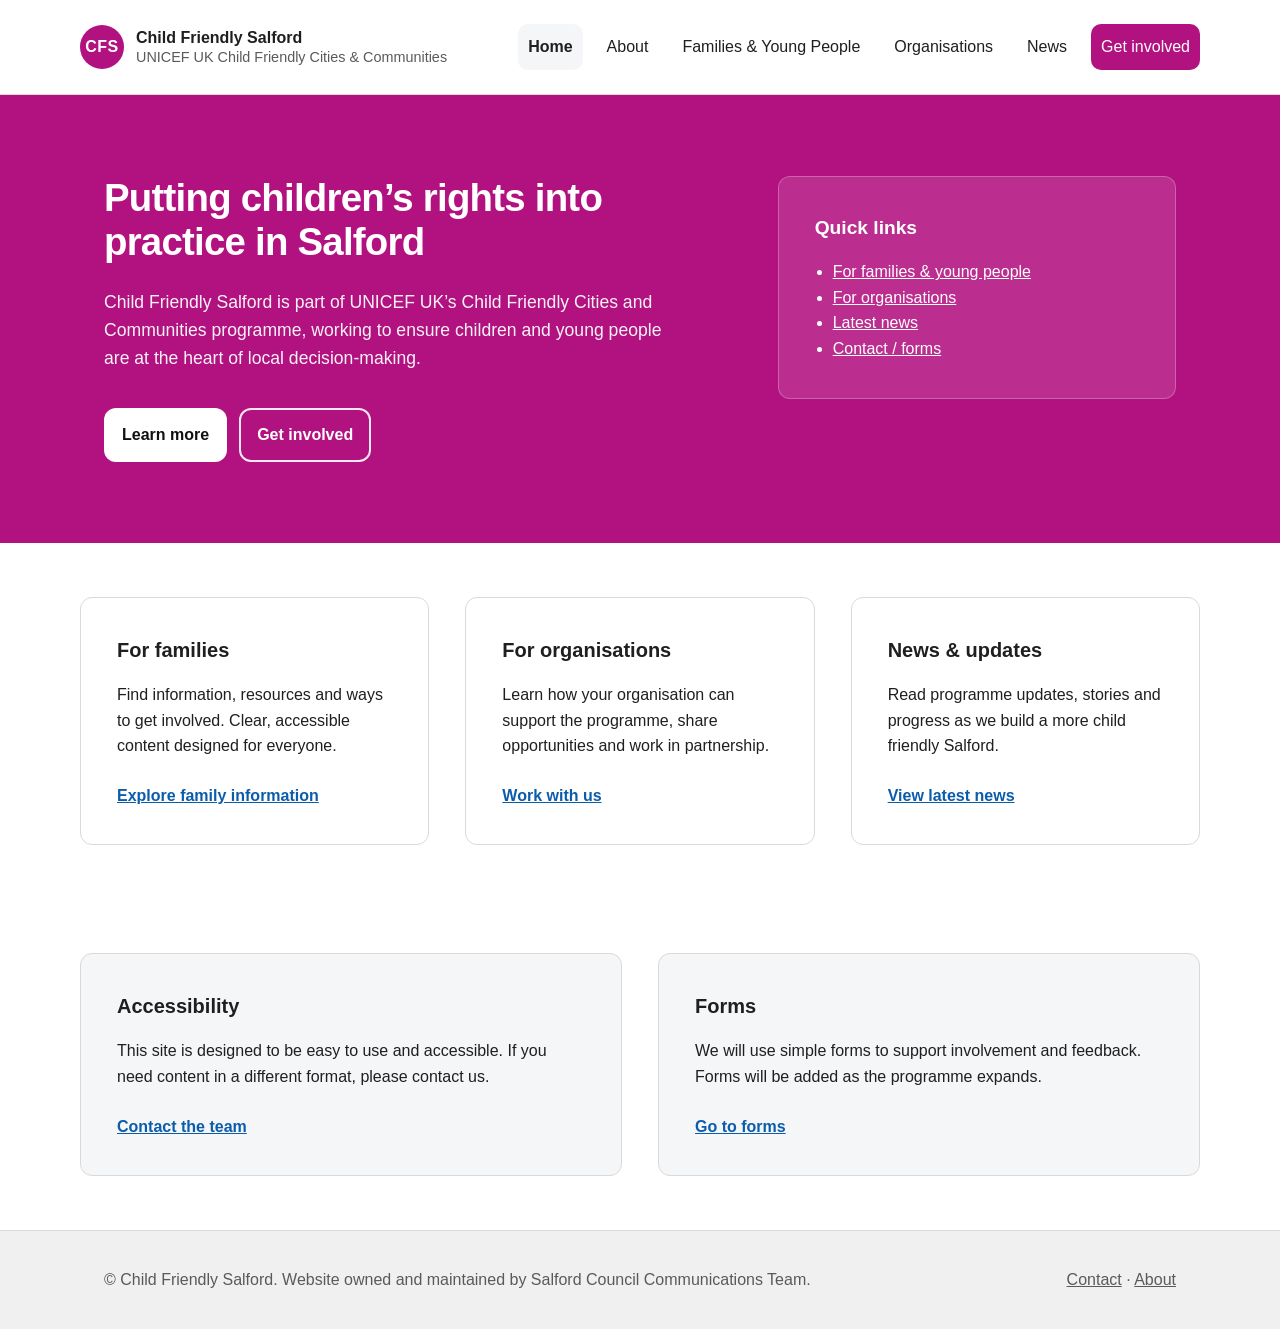
==== index.html @ c8c44d49 "Add homepage layout, assets structure and nav script" ====
<!DOCTYPE html>
<html lang="en">
<head>
  <!--
    Child Friendly Salford
    Homepage (static MVP)
  -->
  <meta charset="UTF-8" >
  <meta name="viewport" content="width=device-width, initial-scale=1.0" >

  <title>Child Friendly Salford</title>

  <!-- Main stylesheet -->
  <link rel="stylesheet" href="assets/css/style.css" >
</head>

<body>
  <!-- Skip link for accessibility -->
  <a class="skip-link" href="#main">Skip to main content</a>

  <!-- Top header -->
  <header class="site-header">
    <div class="container header-inner">
      <a class="brand" href="index.html" aria-label="Child Friendly Salford home">
        <!-- Replace with official logo when available -->
        <div class="brand-mark" aria-hidden="true">CFS</div>
        <div class="brand-text">
          <span class="brand-name">Child Friendly Salford</span>
          <span class="brand-sub">UNICEF UK Child Friendly Cities & Communities</span>
        </div>
      </a>

      <button class="nav-toggle" type="button" aria-expanded="false" aria-controls="site-nav">
        <span class="sr-only">Open menu</span>
        <span class="burger" aria-hidden="true"></span>
      </button>

      <nav id="site-nav" class="site-nav" aria-label="Primary navigation">
        <a class="nav-link is-active" href="index.html">Home</a>
        <a class="nav-link" href="about.html">About</a>
        <a class="nav-link" href="families.html">Families & Young People</a>
        <a class="nav-link" href="organisations.html">Organisations</a>
        <a class="nav-link" href="news.html">News</a>
        <a class="nav-link nav-cta" href="contact.html">Get involved</a>
      </nav>
    </div>
  </header>

  <!-- Hero -->
  <section class="hero" aria-label="Introduction">
    <div class="container hero-inner">
      <div class="hero-copy">
        <h1 class="hero-title">
          Putting children’s rights into practice in Salford
        </h1>
        <p class="hero-lead">
          Child Friendly Salford is part of UNICEF UK’s Child Friendly Cities and Communities programme,
          working to ensure children and young people are at the heart of local decision-making.
        </p>

        <div class="hero-actions">
          <a class="btn btn-light" href="about.html">Learn more</a>
          <a class="btn btn-outline" href="contact.html">Get involved</a>
        </div>
      </div>

      <div class="hero-panel" aria-label="Quick links">
        <h2 class="panel-title">Quick links</h2>
        <ul class="panel-list">
          <li><a href="families.html">For families & young people</a></li>
          <li><a href="organisations.html">For organisations</a></li>
          <li><a href="news.html">Latest news</a></li>
          <li><a href="contact.html">Contact / forms</a></li>
        </ul>
      </div>
    </div>
  </section>

  <!-- Main -->
  <main id="main">
    <div class="container section">
      <div class="grid-3">
        <article class="card">
          <h2 class="card-title">For families</h2>
          <p class="card-text">
            Find information, resources and ways to get involved. Clear, accessible content designed for everyone.
          </p>
          <a class="card-link" href="families.html">Explore family information</a>
        </article>

        <article class="card">
          <h2 class="card-title">For organisations</h2>
          <p class="card-text">
            Learn how your organisation can support the programme, share opportunities and work in partnership.
          </p>
          <a class="card-link" href="organisations.html">Work with us</a>
        </article>

        <article class="card">
          <h2 class="card-title">News & updates</h2>
          <p class="card-text">
            Read programme updates, stories and progress as we build a more child friendly Salford.
          </p>
          <a class="card-link" href="news.html">View latest news</a>
        </article>
      </div>
    </div>

    <div class="container section">
      <div class="split">
        <section class="card card-soft">
          <h2 class="card-title">Accessibility</h2>
          <p class="card-text">
            This site is designed to be easy to use and accessible. If you need content in a different format,
            please contact us.
          </p>
          <a class="card-link" href="contact.html">Contact the team</a>
        </section>

        <section class="card card-soft">
          <h2 class="card-title">Forms</h2>
          <p class="card-text">
            We will use simple forms to support involvement and feedback. Forms will be added as the programme expands.
          </p>
          <a class="card-link" href="contact.html">Go to forms</a>
        </section>
      </div>
    </div>
  </main>

  <!-- Footer -->
  <footer class="site-footer">
    <div class="container footer-inner">
      <p class="footer-text">
        &copy; Child Friendly Salford. Website owned and maintained by Salford Council Communications Team.
      </p>
      <p class="footer-links">
        <a href="contact.html">Contact</a>
        <span aria-hidden="true">·</span>
        <a href="about.html">About</a>
      </p>
    </div>
  </footer>

  <script src="assets/js/main.js"></script>
</body>
</html>
---- assets/css/style.css ----
/*
  Child Friendly Salford - MVP styles
  Goal: council-friendly, clean, accessible, responsive foundation.
  Brand magenta extracted from WP preset variable: #B21180.
*/

:root {
  /* Brand */
  --brand-magenta: #B21180;

  /* Neutrals */
  --text: #1f1f1f;
  --muted: #5a5a5a;
  --bg: #ffffff;
  --bg-soft: #f5f6f7;
  --border: #d9d9d9;

  /* Links */
  --link: #0b5cab;
  --link-hover: #084a89;

  /* Spacing (mirrors council/WP preset style) */
  --space-40: 1rem;
  --space-50: 1.5rem;
  --space-60: 2.25rem;
  --space-70: 3.38rem;
  --space-80: 5.06rem;

  /* Layout */
  --radius: 12px;
  --max-width: 1120px;

  /* Focus */
  --focus: 2px solid #111;
}

* {
  box-sizing: border-box;
}

html {
  font-size: 100%;
}

body {
  margin: 0;
  font-family: Arial, Helvetica, sans-serif;
  font-size: 16px;
  line-height: 1.6;
  color: var(--text);
  background: var(--bg);
}

/* Accessibility helpers */
.sr-only {
  position: absolute;
  width: 1px;
  height: 1px;
  padding: 0;
  margin: -1px;
  overflow: hidden;
  clip: rect(0, 0, 0, 0);
  white-space: nowrap;
  border: 0;
}

.skip-link {
  position: absolute;
  left: -999px;
  top: 10px;
  background: #fff;
  color: #000;
  padding: 10px 12px;
  border: 2px solid #000;
  z-index: 9999;
}

.skip-link:focus {
  left: 10px;
  outline: none;
}

a {
  color: var(--link);
  text-decoration: underline;
}

a:hover,
a:focus {
  color: var(--link-hover);
}

:focus-visible {
  outline: var(--focus);
  outline-offset: 2px;
}

/* Container */
.container {
  max-width: var(--max-width);
  margin: 0 auto;
  padding: 0 var(--space-50);
}

/* Header */
.site-header {
  background: #ffffff;
  border-bottom: 1px solid var(--border);
}

.header-inner {
  display: flex;
  align-items: center;
  justify-content: space-between;
  gap: var(--space-50);
  padding: var(--space-50) 0;
}

.brand {
  display: flex;
  align-items: center;
  gap: 12px;
  text-decoration: none;
  color: inherit;
}

.brand-mark {
  width: 44px;
  height: 44px;
  border-radius: 999px;
  background: var(--brand-magenta);
  color: #fff;
  display: grid;
  place-items: center;
  font-weight: 700;
  letter-spacing: 0.5px;
}

.brand-text {
  display: flex;
  flex-direction: column;
}

.brand-name {
  font-weight: 700;
  line-height: 1.2;
}

.brand-sub {
  font-size: 0.9rem;
  color: var(--muted);
  line-height: 1.2;
  margin-top: 2px;
}

/* Navigation */
.site-nav {
  display: flex;
  align-items: center;
  gap: 14px;
}

.nav-link {
  text-decoration: none;
  padding: 10px 10px;
  border-radius: 10px;
  color: var(--text);
}

.nav-link:hover,
.nav-link:focus {
  background: var(--bg-soft);
  color: var(--text);
}

.nav-link.is-active {
  background: var(--bg-soft);
  font-weight: 700;
}

.nav-cta {
  background: var(--brand-magenta);
  color: #fff;
  text-decoration: none;
}

.nav-cta:hover,
.nav-cta:focus {
  background: #8f0e66;
  color: #fff;
}

/* Mobile menu button */
.nav-toggle {
  display: none;
  border: 1px solid var(--border);
  background: #fff;
  border-radius: 12px;
  padding: 10px 12px;
  cursor: pointer;
}

.burger {
  display: inline-block;
  width: 22px;
  height: 14px;
  position: relative;
}

.burger::before,
.burger::after,
.burger {
  background: transparent;
}

.burger::before,
.burger::after {
  content: "";
  position: absolute;
  left: 0;
  width: 22px;
  height: 2px;
  background: #111;
  border-radius: 2px;
}

.burger::before {
  top: 2px;
}

.burger::after {
  bottom: 2px;
}

.burger {
  border-top: 2px solid #111;
  border-bottom: 2px solid transparent;
}

/* Hero */
.hero {
  background: var(--brand-magenta);
  color: #fff;
  padding: var(--space-80) 0;
}

.hero-inner {
  display: grid;
  grid-template-columns: 1.4fr 0.9fr;
  gap: var(--space-70);
  align-items: start;
}

.hero-title {
  margin: 0 0 var(--space-50);
  font-size: 2.4rem;
  line-height: 1.15;
  letter-spacing: -0.02em;
}

.hero-lead {
  margin: 0 0 var(--space-60);
  font-size: 1.1rem;
  max-width: 58ch;
  opacity: 0.95;
}

.hero-actions {
  display: flex;
  flex-wrap: wrap;
  gap: 12px;
}

/* Buttons */
.btn {
  display: inline-block;
  padding: 12px 16px;
  border-radius: 12px;
  font-weight: 700;
  text-decoration: none;
  border: 2px solid transparent;
}

.btn-light {
  background: #fff;
  color: #111;
}

.btn-outline {
  background: transparent;
  color: #fff;
  border-color: rgba(255, 255, 255, 0.9);
}

.btn-light:hover,
.btn-light:focus {
  background: #f3f3f3;
  color: #111;
}

.btn-outline:hover,
.btn-outline:focus {
  background: rgba(255, 255, 255, 0.12);
  color: #fff;
}

/* Hero side panel */
.hero-panel {
  background: rgba(255, 255, 255, 0.12);
  border: 1px solid rgba(255, 255, 255, 0.25);
  border-radius: var(--radius);
  padding: var(--space-60);
}

.panel-title {
  margin: 0 0 var(--space-40);
  font-size: 1.2rem;
}

.panel-list {
  margin: 0;
  padding-left: 18px;
}

.panel-list a {
  color: #fff;
}

.panel-list a:hover,
.panel-list a:focus {
  color: #fff;
  text-decoration: underline;
}

/* Sections */
.section {
  padding: var(--space-70) 0;
}

/* Cards */
.card {
  background: #fff;
  border: 1px solid var(--border);
  border-radius: var(--radius);
  padding: var(--space-60);
}

.card-soft {
  background: var(--bg-soft);
}

.card-title {
  margin: 0 0 var(--space-40);
  font-size: 1.25rem;
}

.card-text {
  margin: 0 0 var(--space-50);
  color: var(--text);
}

.card-link {
  font-weight: 700;
  text-decoration: underline;
}

/* Layout grids */
.grid-3 {
  display: grid;
  grid-template-columns: repeat(3, 1fr);
  gap: var(--space-60);
}

.split {
  display: grid;
  grid-template-columns: 1fr 1fr;
  gap: var(--space-60);
}

/* Footer */
.site-footer {
  border-top: 1px solid var(--border);
  background: #f0f0f0;
  padding: var(--space-60) 0;
}

.footer-inner {
  display: flex;
  justify-content: space-between;
  align-items: flex-start;
  gap: var(--space-50);
  flex-wrap: wrap;
}

.footer-text {
  margin: 0;
  color: var(--muted);
}

.footer-links {
  margin: 0;
  color: var(--muted);
}

.footer-links a {
  color: var(--muted);
}

.footer-links a:hover,
.footer-links a:focus {
  color: #333;
}

/* Responsive */
@media (max-width: 900px) {
  .hero-inner {
    grid-template-columns: 1fr;
  }

  .grid-3 {
    grid-template-columns: 1fr;
  }

  .split {
    grid-template-columns: 1fr;
  }
}

@media (max-width: 760px) {
  .nav-toggle {
    display: inline-flex;
    align-items: center;
    justify-content: center;
  }

  .site-nav {
    display: none;
    width: 100%;
    flex-direction: column;
    align-items: stretch;
    gap: 8px;
    padding: 10px 0 0;
  }

  .site-nav.is-open {
    display: flex;
  }

  .header-inner {
    flex-wrap: wrap;
    align-items: center;
  }

  .nav-link {
    padding: 12px 12px;
  }
}
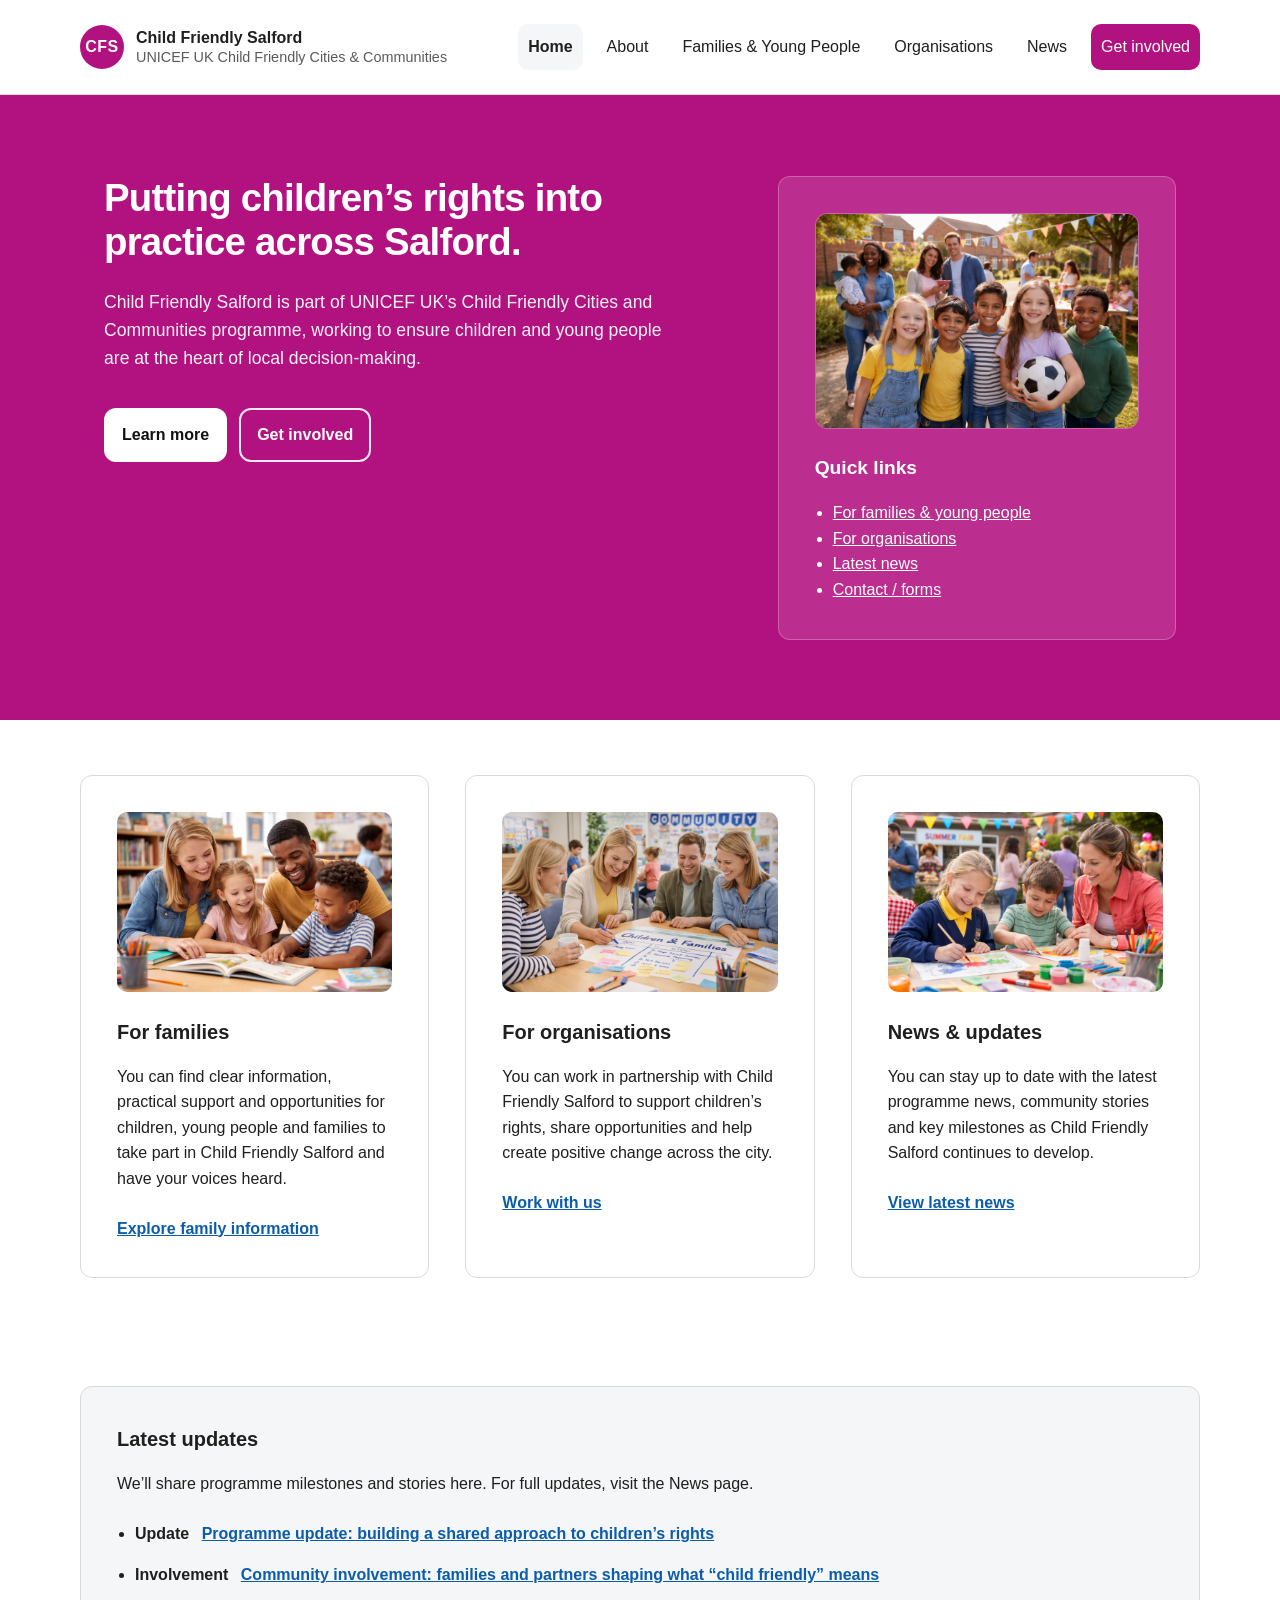
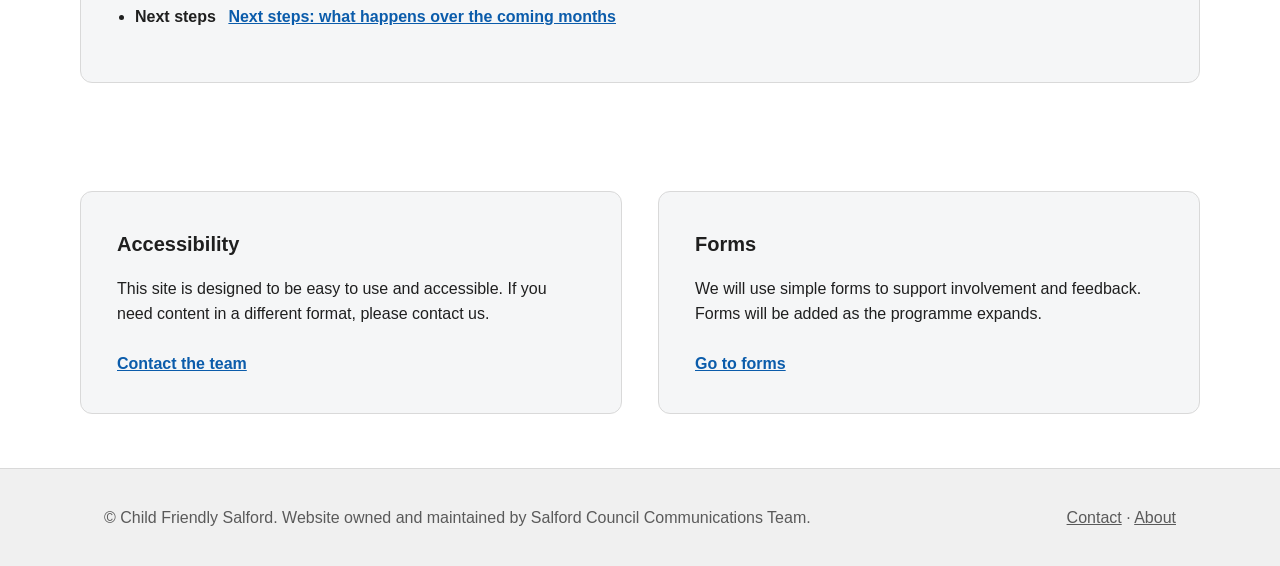
==== commit 6870684a: "Update site content, images, and documentation (Plan A)" ====
--- a/index.html
+++ b/index.html
@@ -4,25 +4,34 @@
   <!--
     Child Friendly Salford
     Homepage (static MVP)
+
+    Plan A updates:
+    - Add a real hero image (panel) for warmth and visual appeal
+    - Add consistent card images for key audience routes
+    - Add "Latest updates" teaser section to make the homepage feel alive
+    - Keep council-friendly styles (no palette changes) and reuse global CSS
   -->
-  <meta charset="UTF-8" >
-  <meta name="viewport" content="width=device-width, initial-scale=1.0" >
+  <meta charset="UTF-8">
+  <meta name="viewport" content="width=device-width, initial-scale=1.0">
 
   <title>Child Friendly Salford</title>
 
   <!-- Main stylesheet -->
-  <link rel="stylesheet" href="assets/css/style.css" >
+  <link rel="stylesheet" href="assets/css/style.css">
 </head>
 
 <body>
-  <!-- Skip link for accessibility -->
+  <!--
+    Accessibility:
+    - Skip link for keyboard and screen reader users
+  -->
   <a class="skip-link" href="#main">Skip to main content</a>
 
-  <!-- Top header -->
+  <!-- Header -->
   <header class="site-header">
     <div class="container header-inner">
+      <!-- Brand / logo -->
       <a class="brand" href="index.html" aria-label="Child Friendly Salford home">
-        <!-- Replace with official logo when available -->
         <div class="brand-mark" aria-hidden="true">CFS</div>
         <div class="brand-text">
           <span class="brand-name">Child Friendly Salford</span>
@@ -30,11 +39,13 @@
         </div>
       </a>
 
+      <!-- Mobile nav toggle -->
       <button class="nav-toggle" type="button" aria-expanded="false" aria-controls="site-nav">
         <span class="sr-only">Open menu</span>
         <span class="burger" aria-hidden="true"></span>
       </button>
 
+      <!-- Primary navigation -->
       <nav id="site-nav" class="site-nav" aria-label="Primary navigation">
         <a class="nav-link is-active" href="index.html">Home</a>
         <a class="nav-link" href="about.html">About</a>
@@ -51,8 +62,9 @@
     <div class="container hero-inner">
       <div class="hero-copy">
         <h1 class="hero-title">
-          Putting children’s rights into practice in Salford
+          Putting children’s rights into practice across Salford.
         </h1>
+
         <p class="hero-lead">
           Child Friendly Salford is part of UNICEF UK’s Child Friendly Cities and Communities programme,
           working to ensure children and young people are at the heart of local decision-making.
@@ -64,7 +76,20 @@
         </div>
       </div>
 
+      <!--
+        Plan A:
+        - Add a real image to the hero panel.
+        - Keep the panel as the "right column" so the layout remains consistent.
+      -->
       <div class="hero-panel" aria-label="Quick links">
+        <img
+          class="hero-media"
+          src="assets/images/hero-salford.jpg"
+          alt="Children and families taking part in a community activity in Salford"
+          loading="eager"
+          decoding="async"
+        >
+
         <h2 class="panel-title">Quick links</h2>
         <ul class="panel-list">
           <li><a href="families.html">For families & young people</a></li>
@@ -78,34 +103,94 @@
 
   <!-- Main -->
   <main id="main">
+    <!-- Key routes -->
     <div class="container section">
       <div class="grid-3">
-        <article class="card">
+        <article class="card card--media">
+          <!-- Card image -->
+          <img
+            class="card-media"
+            src="assets/images/card-families.jpg"
+            alt="A family spending time together"
+            loading="lazy"
+            decoding="async"
+          >
+
           <h2 class="card-title">For families</h2>
           <p class="card-text">
-            Find information, resources and ways to get involved. Clear, accessible content designed for everyone.
+            You can find clear information, practical support and opportunities for children, young people and families to take part in Child Friendly Salford and have your voices heard.
           </p>
           <a class="card-link" href="families.html">Explore family information</a>
         </article>
 
-        <article class="card">
+        <article class="card card--media">
+          <!-- Card image -->
+          <img
+            class="card-media"
+            src="assets/images/card-organisations.jpg"
+            alt="People collaborating at a community meeting"
+            loading="lazy"
+            decoding="async"
+          >
+
           <h2 class="card-title">For organisations</h2>
           <p class="card-text">
-            Learn how your organisation can support the programme, share opportunities and work in partnership.
+            You can work in partnership with Child Friendly Salford to support children’s rights, share opportunities and help create positive change across the city.
           </p>
           <a class="card-link" href="organisations.html">Work with us</a>
         </article>
 
-        <article class="card">
+        <article class="card card--media">
+          <!-- Card image -->
+          <img
+            class="card-media"
+            src="assets/images/card-news.jpg"
+            alt="A noticeboard showing community updates"
+            loading="lazy"
+            decoding="async"
+          >
+
           <h2 class="card-title">News & updates</h2>
           <p class="card-text">
-            Read programme updates, stories and progress as we build a more child friendly Salford.
+            You can stay up to date with the latest programme news, community stories and key milestones as Child Friendly Salford continues to develop.
           </p>
           <a class="card-link" href="news.html">View latest news</a>
         </article>
       </div>
     </div>
 
+    <!--
+      Plan A:
+      - Add a lightweight "Latest updates" teaser so the homepage feels current.
+      - No CMS yet: keep content simple and link to the News page.
+    -->
+    <div class="container section">
+      <section class="card card-soft">
+        <h2 class="card-title">Latest updates</h2>
+        <p class="card-text">
+          We’ll share programme milestones and stories here. For full updates, visit the News page.
+        </p>
+
+        <ul class="updates-list">
+          <li class="updates-item">
+            <span class="updates-meta">Update</span>
+            <a class="updates-link" href="news.html">Programme update: building a shared approach to children’s rights</a>
+          </li>
+
+          <li class="updates-item">
+            <span class="updates-meta">Involvement</span>
+            <a class="updates-link" href="news.html">Community involvement: families and partners shaping what “child friendly” means</a>
+          </li>
+
+          <li class="updates-item">
+            <span class="updates-meta">Next steps</span>
+            <a class="updates-link" href="news.html">Next steps: what happens over the coming months</a>
+          </li>
+        </ul>
+      </section>
+    </div>
+
+    <!-- Accessibility + forms -->
     <div class="container section">
       <div class="split">
         <section class="card card-soft">
@@ -142,6 +227,7 @@
     </div>
   </footer>
 
+  <!-- Main JS (mobile nav toggle) -->
   <script src="assets/js/main.js"></script>
 </body>
 </html>
--- a/assets/css/style.css
+++ b/assets/css/style.css
@@ -363,6 +363,35 @@
   font-weight: 700;
   text-decoration: underline;
 }
+/* Card subtitles
+   - Keep a clear hierarchy: H1 (page title) > H2 (subtitle) > body text
+*/
+.card-subtitle {
+  margin: var(--space-60) 0 var(--space-40);
+  font-size: 1.1rem;
+  line-height: 1.3;
+}
+
+/* Card media (images)
+   - Shared image style for cards and content blocks
+   - Avoid awkward cropping on wide images
+*/
+.card-media {
+  display: block;
+  width: 100%;
+  height: auto;
+  border-radius: 12px;
+  margin: 0 0 var(--space-50);
+}
+
+/* Full-width media inside a card
+   - Used for wide “banner” images inside content sections
+*/
+.card-media--full {
+  width: 100%;
+  height: auto;
+  object-fit: contain;
+}
 
 /* Layout grids */
 .grid-3 {
@@ -454,4 +483,86 @@
   .nav-link {
     padding: 12px 12px;
   }
+}
+/* === Plan A additions (Homepage visuals, reusable across pages) === */
+
+/* Hero image inside the hero panel */
+.hero-media {
+  width: 100%;
+  height: auto;
+  display: block;
+  border-radius: 12px;
+  margin-bottom: var(--space-50);
+  border: 1px solid rgba(255, 255, 255, 0.25);
+}
+
+/* Card images for consistent visual routing */
+.card--media {
+  overflow: hidden;
+  /* Ensures rounded corners clip the image */
+}
+
+.card-media {
+  width: 100%;
+  height: 180px;
+  object-fit: cover;
+  display: block;
+  border-radius: 10px;
+  margin-bottom: var(--space-50);
+}
+
+/* Lightweight hover (keeps council-friendly feel) */
+.card {
+  transition: transform 120ms ease, box-shadow 120ms ease;
+}
+
+.card:hover,
+.card:focus-within {
+  transform: translateY(-2px);
+  box-shadow: 0 6px 18px rgba(0, 0, 0, 0.08);
+}
+
+/* Respect reduced motion preferences */
+@media (prefers-reduced-motion: reduce) {
+  .card {
+    transition: none;
+  }
+
+  .card:hover,
+  .card:focus-within {
+    transform: none;
+  }
+}
+
+/* Latest updates list */
+.updates-list {
+  margin: 0;
+  padding-left: 18px;
+}
+
+.updates-item {
+  margin-bottom: var(--space-40);
+}
+
+.updates-meta {
+  display: inline-block;
+  font-weight: 700;
+  margin-right: 8px;
+}
+
+.updates-link {
+  font-weight: 700;
+  text-decoration: underline;
+}
+/* Full-height image for narrative pages (e.g. About page) */
+.card-media--full {
+  height: auto;
+  object-fit: contain;
+}
+/* Ensure subtitles are visually smaller than main titles */
+.card-subtitle {
+  font-size: var(--font-lg);
+  font-weight: 700;
+  margin-top: var(--space-60);
+  margin-bottom: var(--space-30);
 }
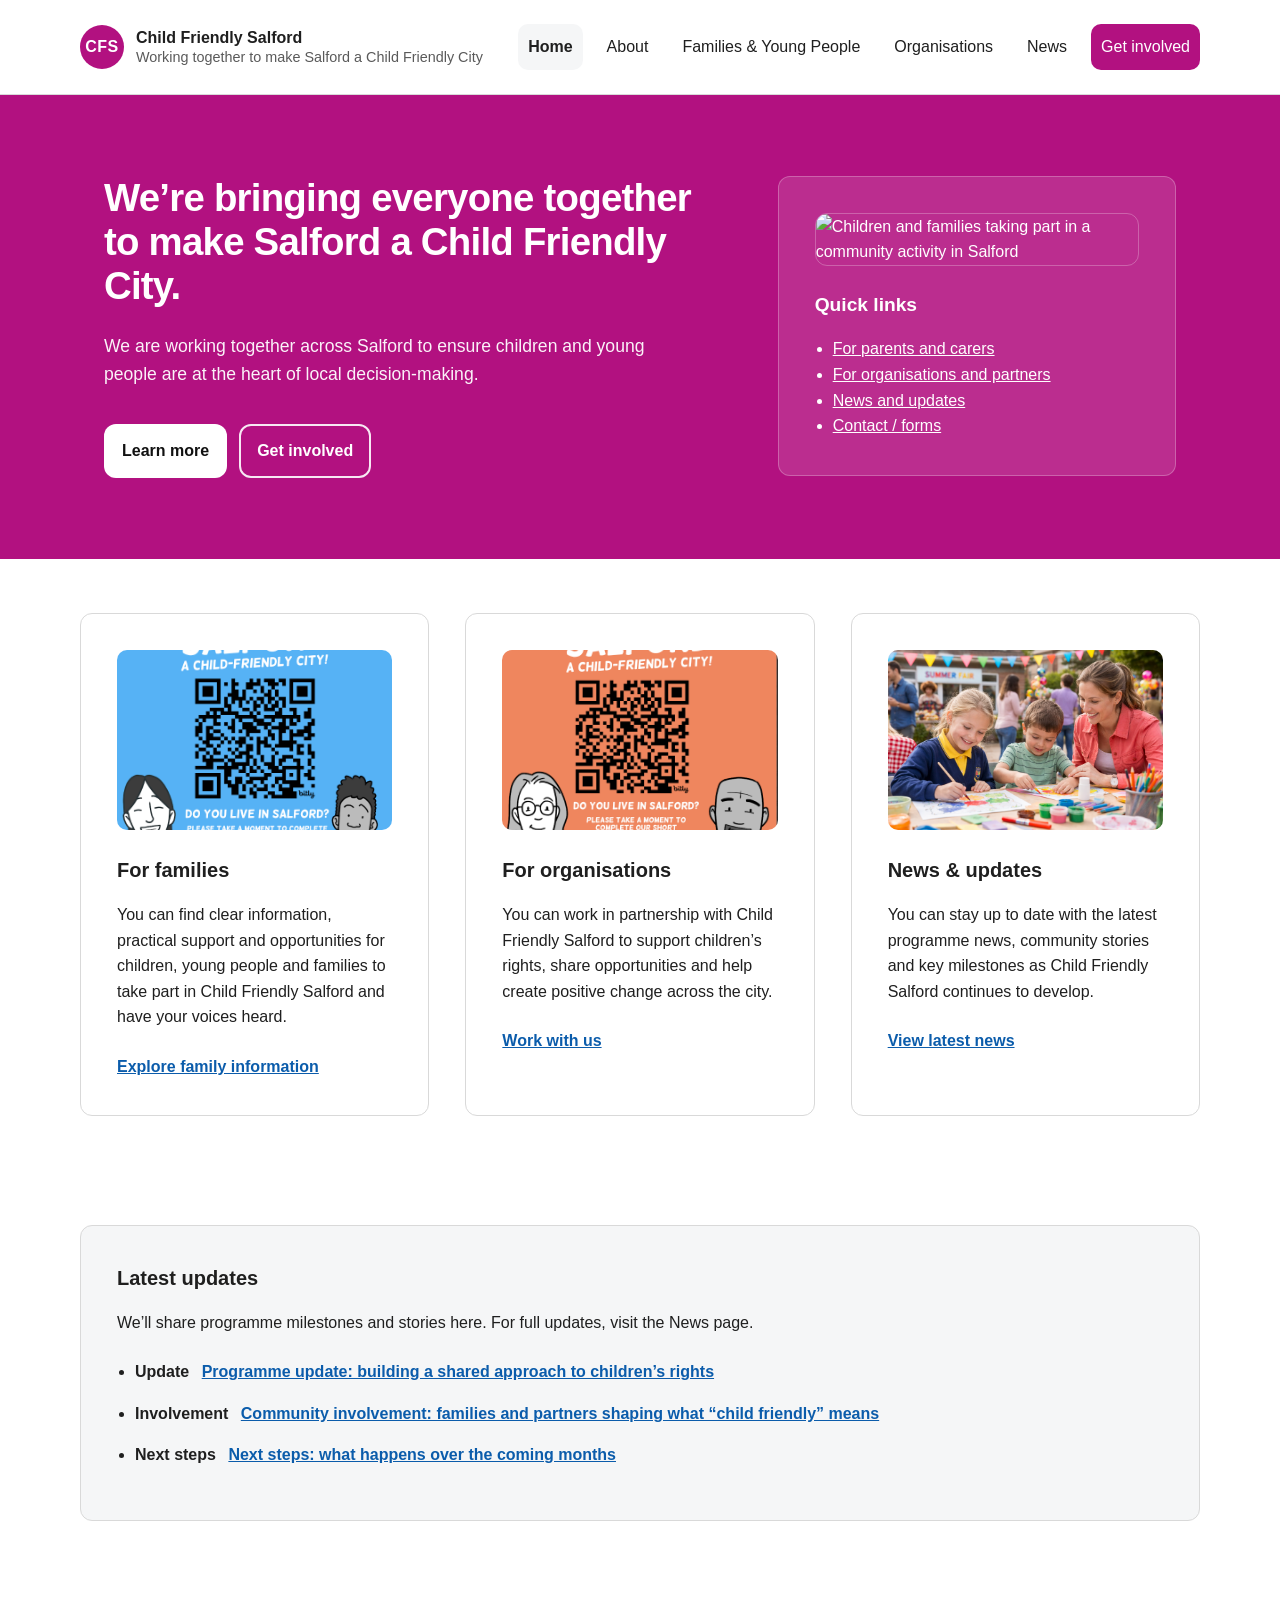
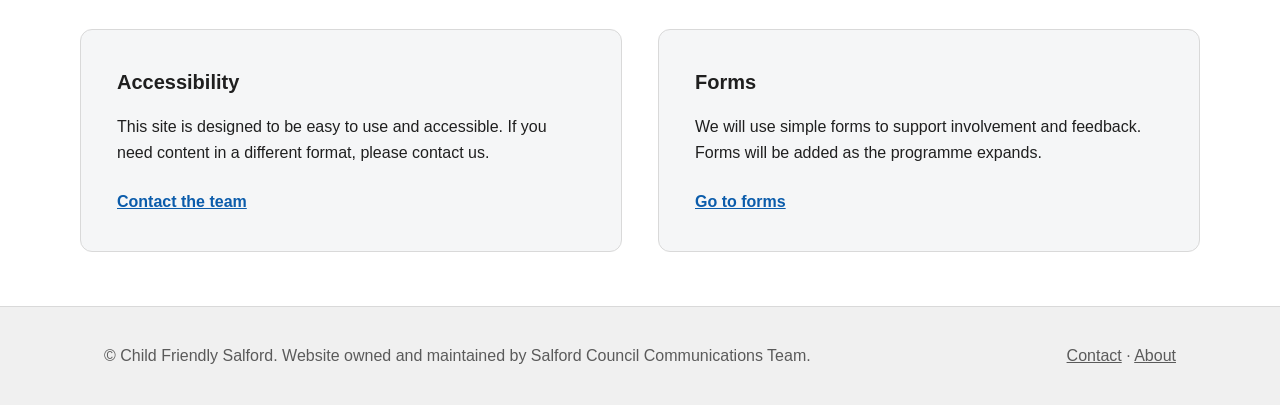
==== commit 674053b9: "Remove UNICEF references and update homepage content" ====
--- a/index.html
+++ b/index.html
@@ -35,7 +35,7 @@
         <div class="brand-mark" aria-hidden="true">CFS</div>
         <div class="brand-text">
           <span class="brand-name">Child Friendly Salford</span>
-          <span class="brand-sub">UNICEF UK Child Friendly Cities & Communities</span>
+          <span class="brand-sub">Working together to make Salford a Child Friendly City</span>
         </div>
       </a>
 
@@ -62,13 +62,12 @@
     <div class="container hero-inner">
       <div class="hero-copy">
         <h1 class="hero-title">
-          Putting children’s rights into practice across Salford.
+    We’re bringing everyone together to make Salford a Child Friendly City.
         </h1>
 
         <p class="hero-lead">
-          Child Friendly Salford is part of UNICEF UK’s Child Friendly Cities and Communities programme,
-          working to ensure children and young people are at the heart of local decision-making.
-        </p>
+  We are working together across Salford to ensure children and young people are at the heart of local decision-making.
+</p>
 
         <div class="hero-actions">
           <a class="btn btn-light" href="about.html">Learn more</a>
@@ -84,7 +83,7 @@
       <div class="hero-panel" aria-label="Quick links">
         <img
           class="hero-media"
-          src="assets/images/hero-salford.jpg"
+          src="assets/images/BannerV2FINAL.png"
           alt="Children and families taking part in a community activity in Salford"
           loading="eager"
           decoding="async"
@@ -92,9 +91,9 @@
 
         <h2 class="panel-title">Quick links</h2>
         <ul class="panel-list">
-          <li><a href="families.html">For families & young people</a></li>
-          <li><a href="organisations.html">For organisations</a></li>
-          <li><a href="news.html">Latest news</a></li>
+          <li><a href="families.html">For parents and carers</a></li>
+          <li><a href="organisations.html">For organisations and partners</a></li>
+          <li><a href="news.html">News and updates</a></li>
           <li><a href="contact.html">Contact / forms</a></li>
         </ul>
       </div>
@@ -110,7 +109,7 @@
           <!-- Card image -->
           <img
             class="card-media"
-            src="assets/images/card-families.jpg"
+            src="assets/images/square-children.png"
             alt="A family spending time together"
             loading="lazy"
             decoding="async"
@@ -127,7 +126,7 @@
           <!-- Card image -->
           <img
             class="card-media"
-            src="assets/images/card-organisations.jpg"
+            src="assets/images/square-adults.png"
             alt="People collaborating at a community meeting"
             loading="lazy"
             decoding="async"
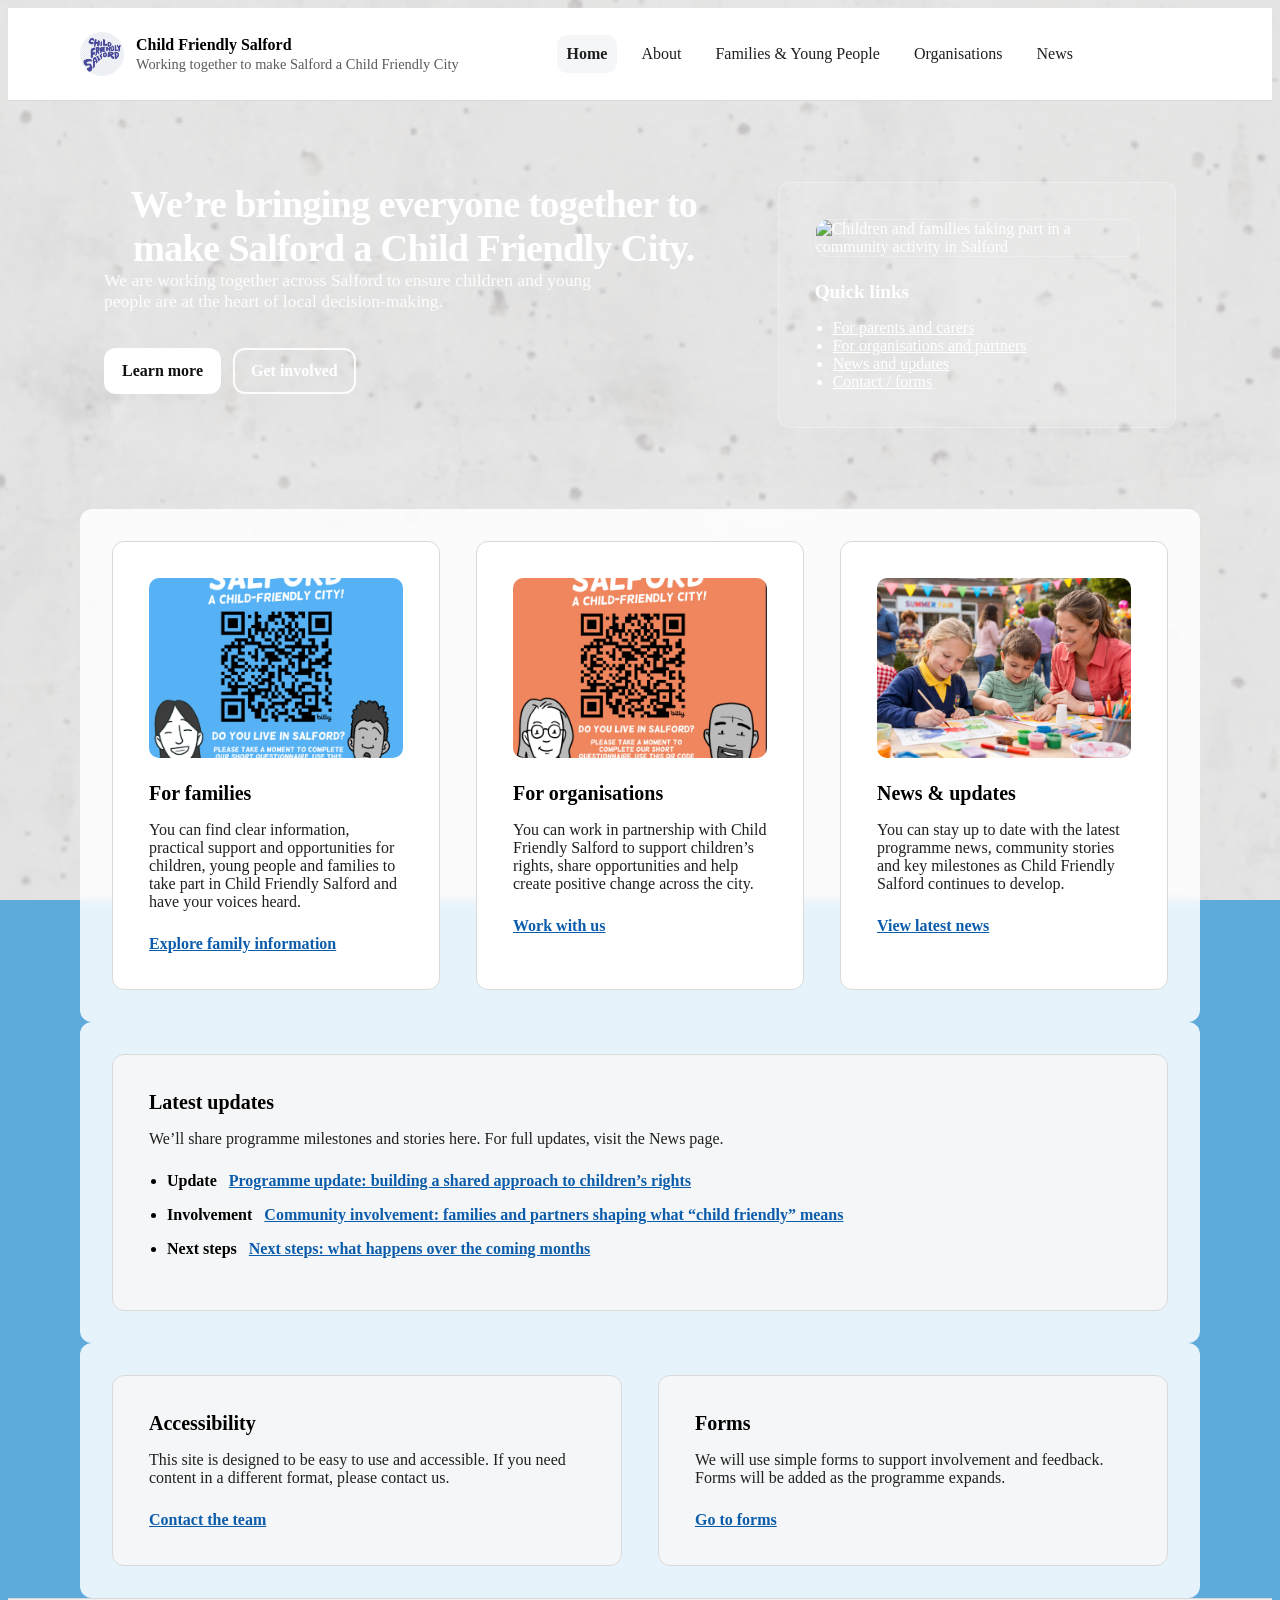
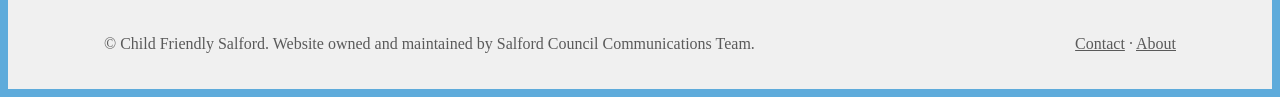
==== commit 33012fa4: "Apply council requested updates: branding, text, layout" ====
--- a/index.html
+++ b/index.html
@@ -32,7 +32,7 @@
     <div class="container header-inner">
       <!-- Brand / logo -->
       <a class="brand" href="index.html" aria-label="Child Friendly Salford home">
-        <div class="brand-mark" aria-hidden="true">CFS</div>
+        <img class="brand-mark" src="assets/images/CFS-logo-blue.png" alt="Child Friendly Salford logo">
         <div class="brand-text">
           <span class="brand-name">Child Friendly Salford</span>
           <span class="brand-sub">Working together to make Salford a Child Friendly City</span>
--- a/assets/css/style.css
+++ b/assets/css/style.css
@@ -6,7 +6,16 @@
 
 :root {
   /* Brand */
-  --brand-magenta: #B21180;
+  --brand-magenta: --brand-blue-dark: #444691;
+    --brand-blue-light: #5EABDB;
+    --brand-red: #EC6547;
+    --brand-yellow: #FCE860;
+    --brand-white: #FFFFFF;
+    --brand-dark: #3A3636;
+  
+    --brand-primary: #444691;
+    --brand-secondary: #5EABDB;
+    --brand-accent: #FCE860;
 
   /* Neutrals */
   --text: #1f1f1f;
@@ -43,12 +52,12 @@
 }
 
 body {
-  margin: 0;
-  font-family: Arial, Helvetica, sans-serif;
-  font-size: 16px;
-  line-height: 1.6;
-  color: var(--text);
-  background: var(--bg);
+  background-color: #5EABDB;
+  /* fallback */
+  background-image: url("../images/page-texture1.png");
+  background-size: cover;
+  background-repeat: no-repeat;
+  background-attachment: fixed;
 }
 
 /* Accessibility helpers */
@@ -334,7 +343,10 @@
 
 /* Sections */
 .section {
-  padding: var(--space-70) 0;
+  background-color: rgba(255, 255, 255, 0.85);
+  backdrop-filter: blur(5px);
+  border-radius: 12px;
+  padding: 2rem;
 }
 
 /* Cards */
@@ -565,4 +577,18 @@
   font-weight: 700;
   margin-top: var(--space-60);
   margin-bottom: var(--space-30);
+}
+.hero-title {
+  max-width: 900px;
+  margin: 0 auto;
+  text-align: center;
+}
+
+.card {
+  transition: transform 0.2s ease, box-shadow 0.2s ease;
+}
+
+.card:hover {
+  transform: translateY(-5px);
+  box-shadow: 0 10px 25px rgba(0, 0, 0, 0.15);
 }
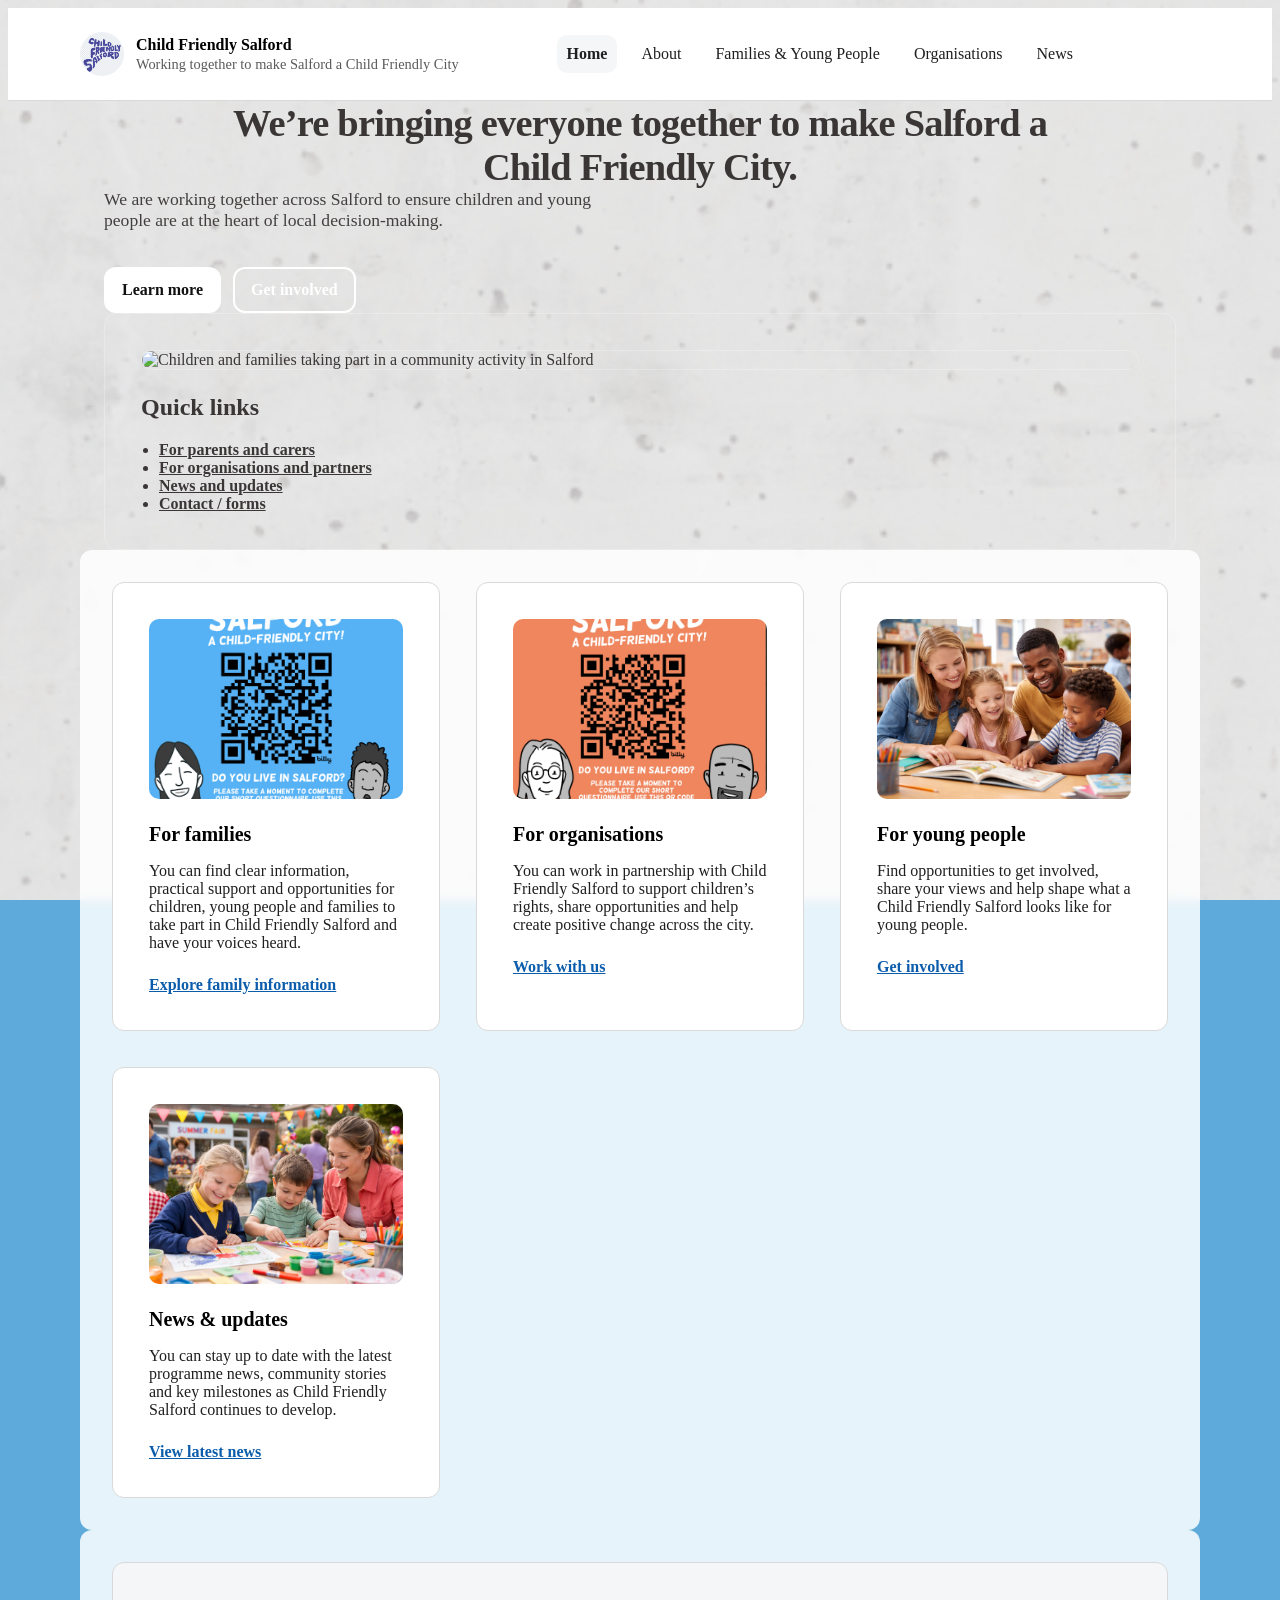
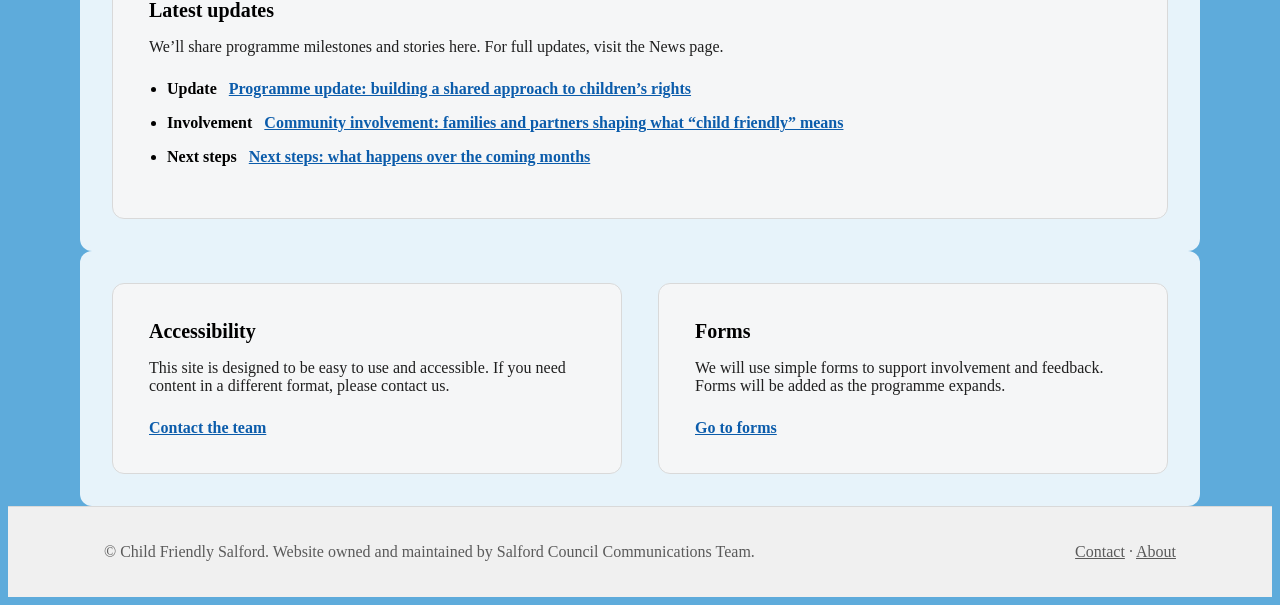
==== commit 3b9e61bb: "Final updates: apply council feedback (branding, content, layout, remove UNICEF references)" ====
--- a/index.html
+++ b/index.html
@@ -140,6 +140,22 @@
         </article>
 
         <article class="card card--media">
+  <img
+    class="card-media"
+    src="assets/images/card-families.jpg"
+    alt="Young people taking part in activities"
+    loading="lazy"
+    decoding="async"
+  >
+
+  <h2 class="card-title">For young people</h2>
+  <p class="card-text">
+    Find opportunities to get involved, share your views and help shape what a Child Friendly Salford looks like for young people.
+  </p>
+  <a class="card-link" href="families.html">Get involved</a>
+</article>
+
+        <article class="card card--media">
           <!-- Card image -->
           <img
             class="card-media"
--- a/assets/css/style.css
+++ b/assets/css/style.css
@@ -248,16 +248,13 @@
 
 /* Hero */
 .hero {
-  background: var(--brand-magenta);
-  color: #fff;
-  padding: var(--space-80) 0;
+  color: #3A3636;
+  /* color oficial del PDF */
 }
 
 .hero-inner {
-  display: grid;
-  grid-template-columns: 1.4fr 0.9fr;
-  gap: var(--space-70);
-  align-items: start;
+  position: relative;
+  z-index: 1;
 }
 
 .hero-title {
@@ -296,34 +293,28 @@
 }
 
 .btn-outline {
-  background: transparent;
-  color: #fff;
-  border-color: rgba(255, 255, 255, 0.9);
-}
-
-.btn-light:hover,
-.btn-light:focus {
-  background: #f3f3f3;
-  color: #111;
+  background: var(--brand-blue-dark);
+  color: #fff;
+  border-color: var(--brand-blue-dark);
 }
 
 .btn-outline:hover,
 .btn-outline:focus {
-  background: rgba(255, 255, 255, 0.12);
-  color: #fff;
+  background: var(--brand-red);
+  color: #fff;
+  border-color: var(--brand-red);
 }
 
 /* Hero side panel */
 .hero-panel {
-  background: rgba(255, 255, 255, 0.12);
+  background: rgba(rgba(0, 0, 0, 0.5));
   border: 1px solid rgba(255, 255, 255, 0.25);
   border-radius: var(--radius);
   padding: var(--space-60);
 }
 
 .panel-title {
-  margin: 0 0 var(--space-40);
-  font-size: 1.2rem;
+  color: #fff;
 }
 
 .panel-list {
@@ -333,11 +324,10 @@
 
 .panel-list a {
   color: #fff;
-}
-
-.panel-list a:hover,
-.panel-list a:focus {
-  color: #fff;
+  font-weight: 600;
+}
+
+.panel-list a:hover {
   text-decoration: underline;
 }
 
@@ -591,4 +581,16 @@
 .card:hover {
   transform: translateY(-5px);
   box-shadow: 0 10px 25px rgba(0, 0, 0, 0.15);
+}
+
+.hero-panel,
+.hero-panel .panel-title,
+.hero-panel .panel-list,
+.hero-panel .panel-list a {
+  color: var(--brand-dark) !important;
+}
+
+.hero-panel .panel-list a {
+  font-weight: 700;
+  text-decoration: underline;
 }
